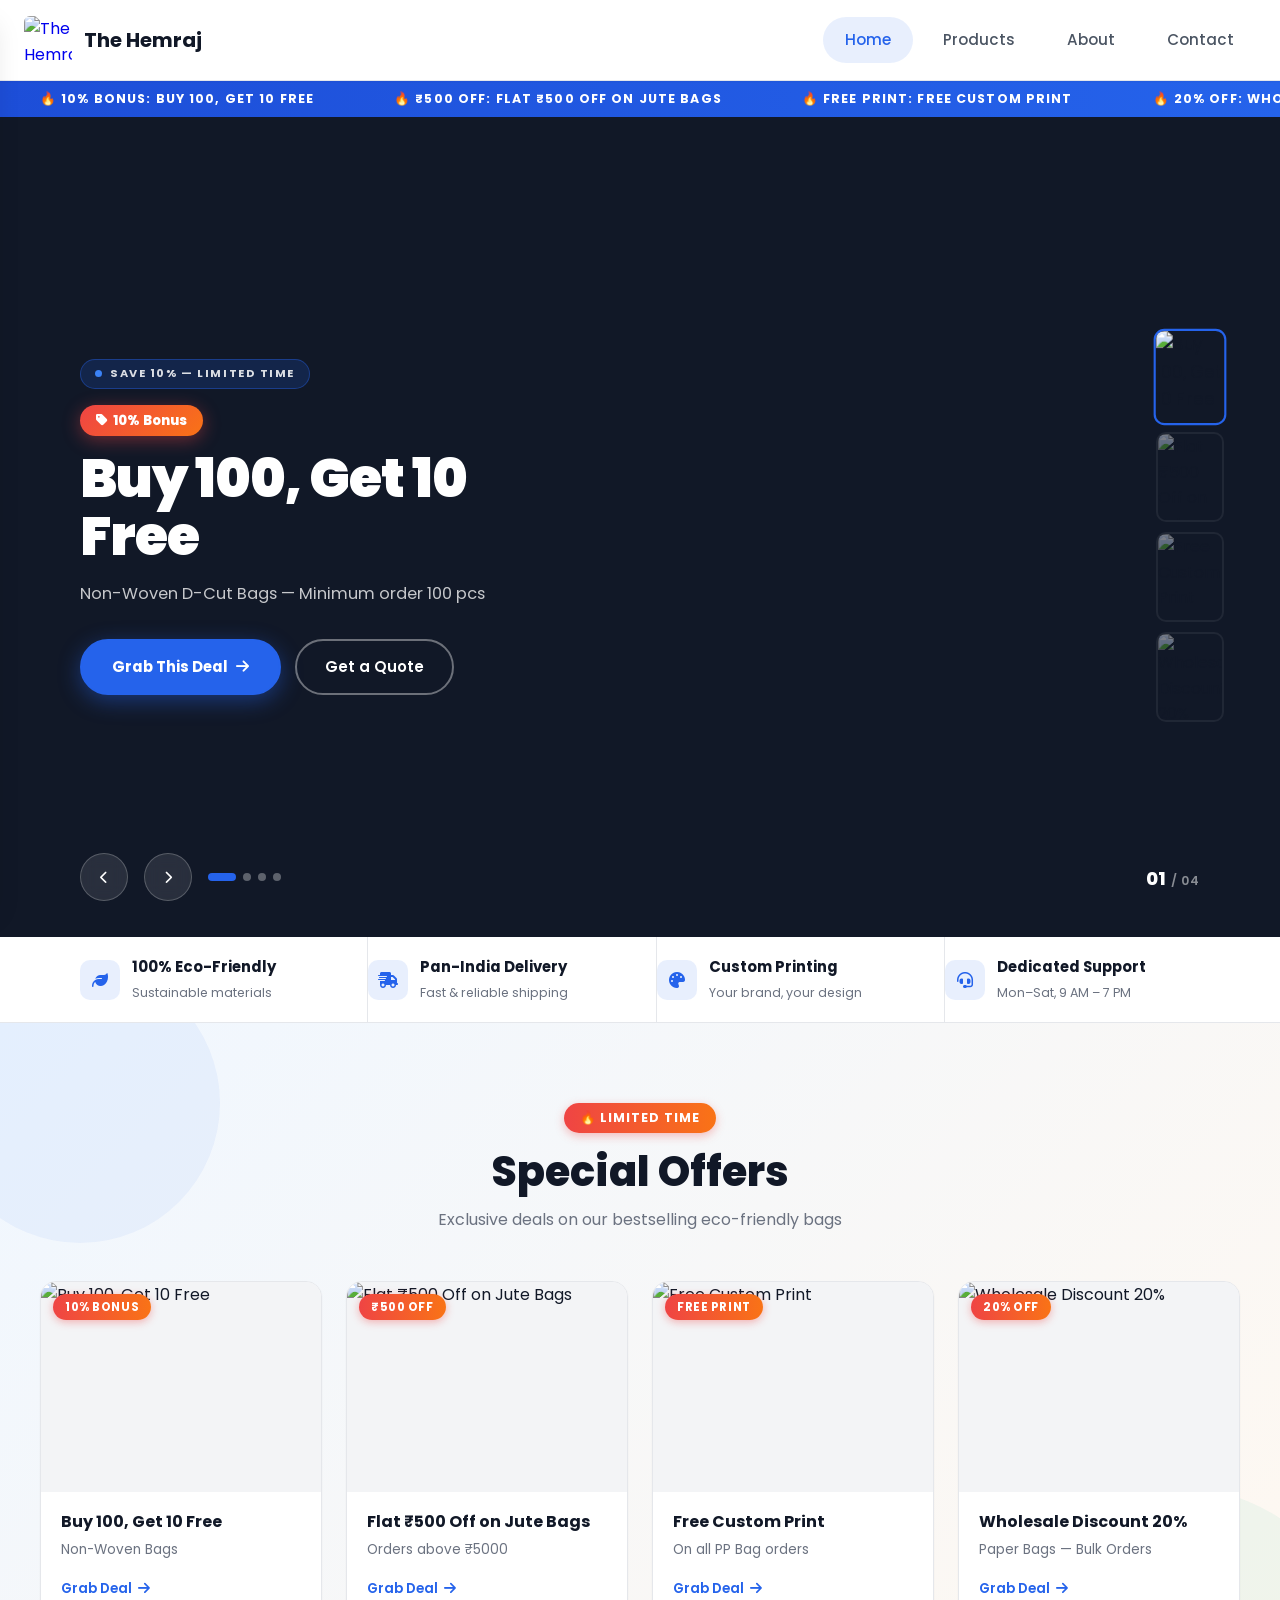
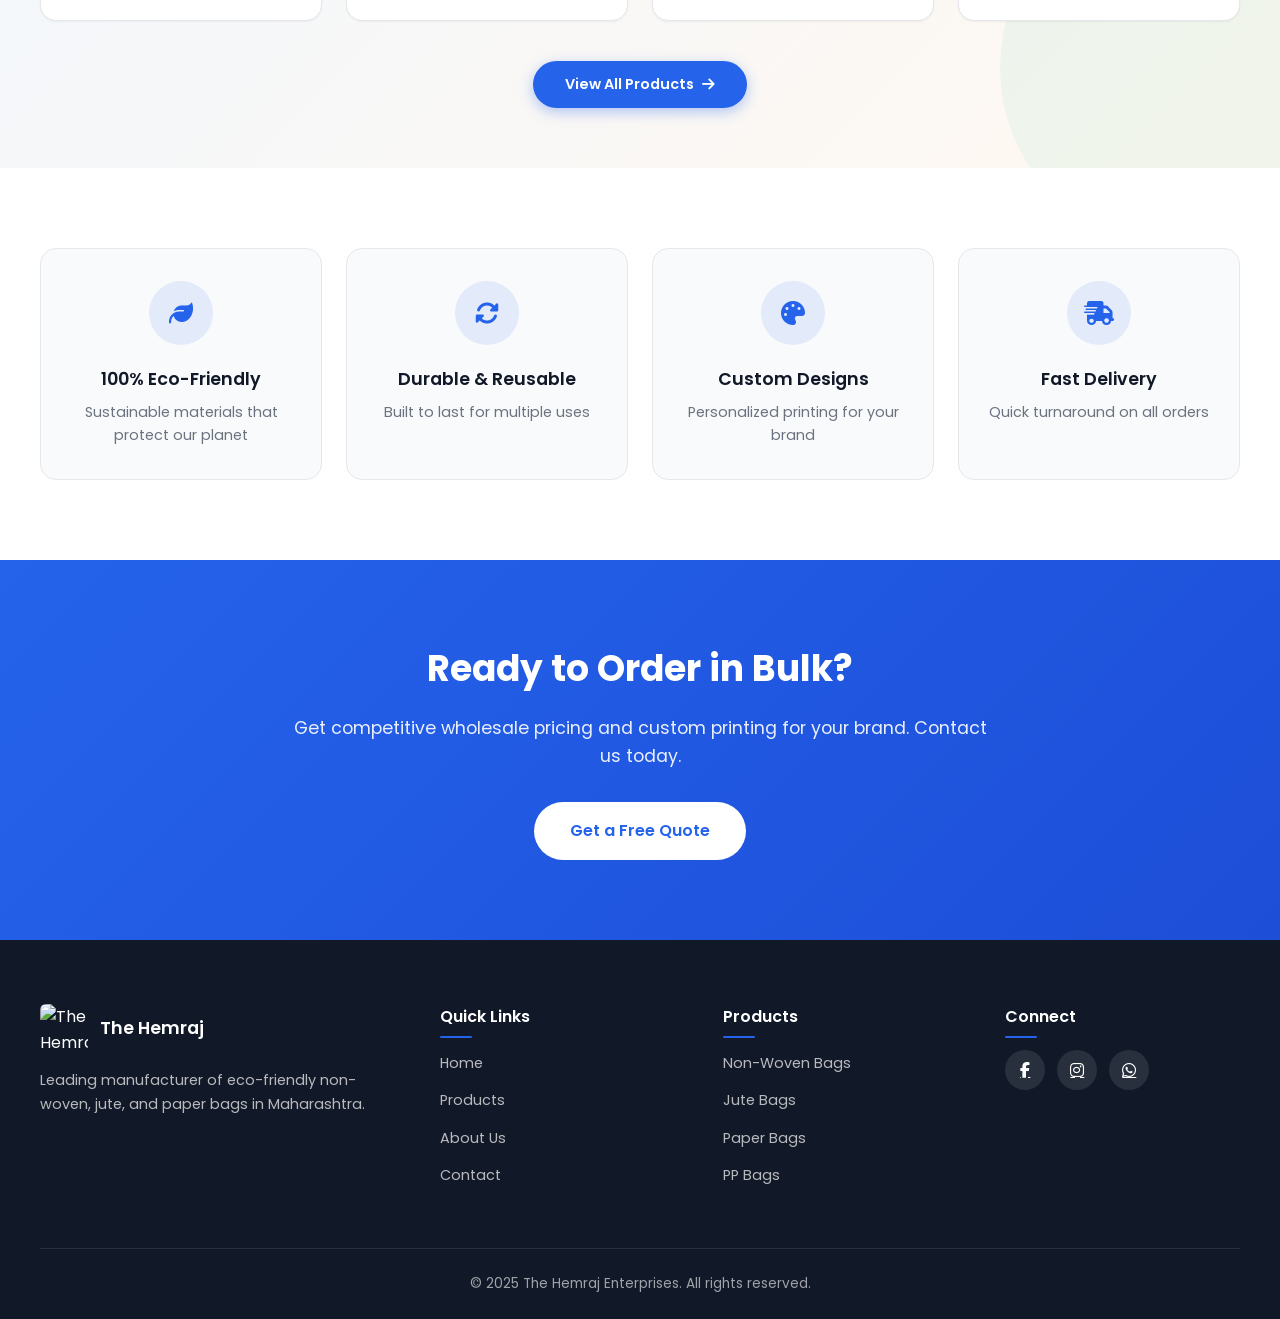
==== index.html @ ae877532 "Initial commit" ====
<!DOCTYPE html>
<html lang="en">
<head>
    <meta charset="UTF-8">
    <meta name="viewport" content="width=device-width, initial-scale=1.0">
    <title>Non Woven Bags Manufacturer Maharashtra | The Hemraj Enterprises</title>
    <meta name="description" content="The Hemraj is a leading non woven bags manufacturer offering wholesale and retail custom printed bags.">
    <link rel="stylesheet" href="style.css">
    <link rel="stylesheet" href="https://cdnjs.cloudflare.com/ajax/libs/font-awesome/6.5.1/css/all.min.css">
    <link rel="stylesheet" href="sale_hero.css">
</head>
<body>
    <header class="header">
        <div class="header-container">
            <a href="index.html" class="logo">
                <img src="https://customer-assets.emergentagent.com/job_bag-shop-redesign/artifacts/8osdwagg_hemraj.jpeg" alt="The Hemraj Enterprises" class="logo-img">
                <span class="logo-text">The Hemraj</span>
            </a>
            <nav class="nav-desktop">
                <a href="index.html" class="nav-link active">Home</a>
                <a href="products.html" class="nav-link">Products</a>
                <a href="about us.html" class="nav-link">About</a>
                <a href="contact.html" class="nav-link">Contact</a>
            </nav>
            <button class="menu-toggle" type="button" aria-label="Open menu" aria-controls="mobileDrawer" aria-expanded="false">
                <span class="menu-icon" aria-hidden="true"></span>
            </button>
        </div>
    </header>
    <div class="drawer-overlay" data-drawer-close></div>
    <aside class="mobile-drawer" id="mobileDrawer" aria-hidden="true">
        <div class="drawer-header">
            <span class="drawer-title">Menu</span>
            <button class="drawer-close" type="button" aria-label="Close menu" data-drawer-close><i class="fas fa-times"></i></button>
        </div>
        <nav class="drawer-nav">
            <a href="index.html" class="active" data-drawer-link>Home</a>
            <a href="products.html" data-drawer-link>Products</a>
            <a href="about us.html" data-drawer-link>About</a>
            <a href="contact.html" data-drawer-link>Contact</a>
        </nav>
    </aside>
    <div class="sale-ticker" aria-label="Current promotions"><div class="sale-ticker-track" id="saleTickerTrack"></div></div>
    <section class="sale-hero" aria-label="Featured sale offers">
        <div class="sale-progress" id="saleProgress"></div>
        <div class="sale-track" id="saleTrack"></div>
        <div class="sale-thumbs" id="saleThumbs"></div>
        <div class="sale-controls">
            <button class="sale-arrow" id="salePrev" aria-label="Previous offer"><i class="fas fa-chevron-left"></i></button>
            <button class="sale-arrow" id="saleNext" aria-label="Next offer"><i class="fas fa-chevron-right"></i></button>
            <div class="sale-dots" id="saleDots"></div>
        </div>
        <div class="sale-counter" id="saleCounter"></div>
    </section>
    <div class="sale-stats-strip">
        <div class="sale-stat"><div class="sale-stat-icon"><i class="fas fa-leaf"></i></div><div class="sale-stat-text"><strong>100% Eco-Friendly</strong><span>Sustainable materials</span></div></div>
        <div class="sale-stat"><div class="sale-stat-icon"><i class="fas fa-shipping-fast"></i></div><div class="sale-stat-text"><strong>Pan-India Delivery</strong><span>Fast &amp; reliable shipping</span></div></div>
        <div class="sale-stat"><div class="sale-stat-icon"><i class="fas fa-palette"></i></div><div class="sale-stat-text"><strong>Custom Printing</strong><span>Your brand, your design</span></div></div>
        <div class="sale-stat"><div class="sale-stat-icon"><i class="fas fa-headset"></i></div><div class="sale-stat-text"><strong>Dedicated Support</strong><span>Mon–Sat, 9 AM – 7 PM</span></div></div>
    </div>
    <section class="offers-section" id="offers">
        <div class="offers-header">
            <span class="offers-badge">🔥 Limited Time</span>
            <h2>Special Offers</h2>
            <p>Exclusive deals on our bestselling eco-friendly bags</p>
        </div>
        <div class="offers-loading" id="offersLoading"><div class="offers-spinner"></div><p>Loading offers...</p></div>
        <div class="offers-error" id="offersError" style="display:none;"><i class="fas fa-exclamation-circle"></i><p>Could not load offers.</p></div>
        <div class="offers-grid" id="offersGrid" style="display:none;"></div>
        <div class="offers-cta-row"><a href="products.html" class="offers-view-all">View All Products <i class="fas fa-arrow-right"></i></a></div>
    </section>
    <section class="features-section">
        <div class="features-container">
            <div class="feature-card"><div class="feature-icon"><i class="fas fa-leaf"></i></div><h3>100% Eco-Friendly</h3><p>Sustainable materials that protect our planet</p></div>
            <div class="feature-card"><div class="feature-icon"><i class="fas fa-sync-alt"></i></div><h3>Durable &amp; Reusable</h3><p>Built to last for multiple uses</p></div>
            <div class="feature-card"><div class="feature-icon"><i class="fas fa-palette"></i></div><h3>Custom Designs</h3><p>Personalized printing for your brand</p></div>
            <div class="feature-card"><div class="feature-icon"><i class="fas fa-shipping-fast"></i></div><h3>Fast Delivery</h3><p>Quick turnaround on all orders</p></div>
        </div>
    </section>
    <section class="cta-section">
        <div class="cta-content">
            <h2>Ready to Order in Bulk?</h2>
            <p>Get competitive wholesale pricing and custom printing for your brand. Contact us today.</p>
            <a href="contact.html" class="btn-cta">Get a Free Quote</a>
        </div>
    </section>
    <footer class="footer">
        <div class="footer-container">
            <div><div class="footer-brand"><img src="https://customer-assets.emergentagent.com/job_bag-shop-redesign/artifacts/8osdwagg_hemraj.jpeg" alt="The Hemraj" class="footer-logo"><h4>The Hemraj</h4></div><p class="footer-desc">Leading manufacturer of eco-friendly non-woven, jute, and paper bags in Maharashtra.</p></div>
            <div class="footer-col"><h4>Quick Links</h4><ul><li><a href="index.html">Home</a></li><li><a href="products.html">Products</a></li><li><a href="about us.html">About Us</a></li><li><a href="contact.html">Contact</a></li></ul></div>
            <div class="footer-col"><h4>Products</h4><ul><li><a href="products.html">Non-Woven Bags</a></li><li><a href="products.html">Jute Bags</a></li><li><a href="products.html">Paper Bags</a></li><li><a href="products.html">PP Bags</a></li></ul></div>
            <div class="footer-col"><h4>Connect</h4><div class="social-links"><a href="#" aria-label="Facebook"><i class="fab fa-facebook-f"></i></a><a href="#" aria-label="Instagram"><i class="fab fa-instagram"></i></a><a href="#" aria-label="WhatsApp"><i class="fab fa-whatsapp"></i></a></div></div>
        </div>
        <div class="footer-bottom"><p>&copy; 2025 The Hemraj Enterprises. All rights reserved.</p></div>
    </footer>
    <script src="sale_hero.js"></script>
    <script src="app.js"></script>
</body>
</html>
---- style.css ----
@import url('https://fonts.googleapis.com/css2?family=Poppins:wght@300;400;500;600;700;800;900&display=swap');

/* CSS Variables - Professional Color Palette */
:root {
    --primary: #2563EB;
    --primary-dark: #1D4ED8;
    --primary-light: #3B82F6;
    --accent: #10B981;
    --accent-dark: #059669;
    --background: #F9FAFB;
    --surface: #FFFFFF;
    --text-primary: #111827;
    --text-secondary: #4B5563;
    --text-muted: #6B7280;
    --border: #E5E7EB;
    --border-light: #F3F4F6;
    --shadow-sm: 0 1px 2px rgba(0, 0, 0, 0.05);
    --shadow: 0 4px 6px -1px rgba(0, 0, 0, 0.1), 0 2px 4px -1px rgba(0, 0, 0, 0.06);
    --shadow-md: 0 10px 15px -3px rgba(0, 0, 0, 0.1), 0 4px 6px -2px rgba(0, 0, 0, 0.05);
    --shadow-lg: 0 20px 25px -5px rgba(0, 0, 0, 0.1), 0 10px 10px -5px rgba(0, 0, 0, 0.04);
    --radius-sm: 6px;
    --radius: 10px;
    --radius-lg: 16px;
    --radius-full: 9999px;
    --transition: all 0.2s ease;
}

/* Reset */
*, *::before, *::after {
    margin: 0;
    padding: 0;
    box-sizing: border-box;
}

html {
    scroll-behavior: smooth;
}

body {
    font-family: 'Poppins', -apple-system, BlinkMacSystemFont, 'Segoe UI', Roboto, sans-serif;
    background: var(--background);
    color: var(--text-primary);
    line-height: 1.6;
    min-height: 100vh;
}

/* ========== HEADER ========== */
.header {
    position: sticky;
    top: 0;
    z-index: 1000;
    background: var(--surface);
    border-bottom: 1px solid var(--border);
    box-shadow: var(--shadow-sm);
}

.header-container {
    max-width: 1280px;
    margin: 0 auto;
    padding: 0 24px;
    height: 80px;
    display: flex;
    align-items: center;
    justify-content: space-between;
}

.logo {
    display: flex;
    align-items: center;
    gap: 12px;
    text-decoration: none;
}

.logo-img {
    width: 48px;
    height: 48px;
    object-fit: contain;
    border-radius: var(--radius-sm);
}

.logo-text {
    font-size: 1.25rem;
    font-weight: 700;
    color: var(--text-primary);
}

.nav-desktop {
    display: flex;
    align-items: center;
    gap: 8px;
}

.nav-link {
    padding: 11px 22px;
    font-size: 0.95rem;
    font-weight: 500;
    color: var(--text-secondary);
    text-decoration: none;
    border-radius: var(--radius-full);
    transition: var(--transition);
}

.nav-link:hover {
    color: var(--primary);
    background: var(--border-light);
}

.nav-link.active {
    color: var(--primary);
    background: rgba(37, 99, 235, 0.1);
}

/* Mobile Menu Toggle */
.menu-toggle {
    display: none;
    width: 44px;
    height: 44px;
    border: none;
    background: transparent;
    cursor: pointer;
    position: relative;
    border-radius: var(--radius);
}

.menu-toggle:hover {
    background: var(--border-light);
}

.menu-icon,
.menu-icon::before,
.menu-icon::after {
    content: "";
    display: block;
    width: 20px;
    height: 2px;
    background: var(--text-primary);
    border-radius: 2px;
    position: absolute;
    left: 50%;
    transform: translateX(-50%);
    transition: 0.25s ease;
}

.menu-icon {
    top: 50%;
    transform: translate(-50%, -50%);
}

.menu-icon::before {
    top: -6px;
}

.menu-icon::after {
    top: 6px;
}

/* Mobile Drawer */
.drawer-overlay {
    position: fixed;
    inset: 0;
    background: rgba(0, 0, 0, 0.5);
    opacity: 0;
    visibility: hidden;
    transition: opacity 0.3s ease, visibility 0.3s ease;
    z-index: 2000;
    cursor: pointer;
}

.mobile-drawer {
    position: fixed;
    top: 0;
    left: 0;
    height: 100vh;
    width: min(85vw, 320px);
    background: var(--surface);
    transform: translateX(-100%);
    transition: transform 0.3s ease;
    z-index: 2001;
    padding: 20px;
    box-shadow: var(--shadow-lg);
}

.drawer-header {
    display: flex;
    align-items: center;
    justify-content: space-between;
    margin-bottom: 24px;
    padding-bottom: 16px;
    border-bottom: 1px solid var(--border);
}

.drawer-title {
    font-size: 1.125rem;
    font-weight: 600;
    color: var(--text-primary);
}

.drawer-close {
    width: 40px;
    height: 40px;
    border-radius: var(--radius);
    border: 1px solid var(--border);
    background: transparent;
    color: var(--text-secondary);
    font-size: 18px;
    cursor: pointer;
    display: flex;
    align-items: center;
    justify-content: center;
    transition: var(--transition);
}

.drawer-close:hover {
    background: var(--border-light);
    color: var(--text-primary);
}

.drawer-nav {
    display: flex;
    flex-direction: column;
    gap: 8px;
}

.drawer-nav a {
    color: var(--text-secondary);
    text-decoration: none;
    padding: 14px 16px;
    border-radius: var(--radius);
    font-weight: 500;
    transition: var(--transition);
    border: 1px solid transparent;
}

.drawer-nav a:hover,
.drawer-nav a.active {
    background: rgba(37, 99, 235, 0.08);
    color: var(--primary);
    border-color: rgba(37, 99, 235, 0.2);
}

body.drawer-open {
    overflow: hidden;
}

body.drawer-open .drawer-overlay {
    opacity: 1;
    visibility: visible;
}

body.drawer-open .mobile-drawer {
    transform: translateX(0);
}

/* ========== CAROUSEL ========== */
.carousel {
    width: 100%;
    height: calc(100vh - 72px);
    min-height: 500px;
    max-height: 800px;
    overflow: hidden;
    position: relative;
    background: var(--text-primary);
}

.carousel .list .item {
    width: 160px;
    height: 220px;
    position: absolute;
    top: 75%;
    transform: translateY(-50%);
    left: 70%;
    border-radius: var(--radius-lg);
    box-shadow: var(--shadow-lg);
    background-position: center;
    background-size: cover;
    z-index: 100;
    transition: 0.8s cubic-bezier(0.4, 0, 0.2, 1);
    border: 3px solid rgba(255, 255, 255, 0.2);
}

.carousel .list .item:nth-child(1),
.carousel .list .item:nth-child(2) {
    top: 0;
    left: 0;
    transform: translate(0, 0);
    border-radius: 0;
    width: 100%;
    height: 100%;
    border: none;
}

.carousel .list .item:nth-child(2)::before {
    content: "";
    position: absolute;
    inset: 0;
    background: linear-gradient(to right, rgba(0,0,0,0.7) 0%, rgba(0,0,0,0.3) 50%, transparent 100%);
}

.carousel .list .item:nth-child(3) {
    left: 65%;
}

.carousel .list .item:nth-child(4) {
    left: calc(65% + 180px);
}

.carousel .list .item:nth-child(5) {
    left: calc(65% + 360px);
}

.carousel .list .item:nth-child(n+6) {
    left: calc(65% + 540px);
    opacity: 0;
}

/* Carousel Content */
.list .item .content {
    position: absolute;
    top: 50%;
    left: 80px;
    transform: translateY(-50%);
    width: 450px;
    text-align: left;
    color: #fff;
    display: none;
    z-index: 10;
}

.list .item:nth-child(2) .content {
    display: block;
}

.content .title {
    font-size: 1rem;
    text-transform: uppercase;
    color: var(--accent);
    font-weight: 600;
    letter-spacing: 0.15em;
    margin-bottom: 8px;
    opacity: 0;
    animation: slideUp 0.6s ease 0.2s forwards;
}

.content .name {
    font-size: 3.5rem;
    font-weight: 800;
    line-height: 1.1;
    margin-bottom: 16px;
    opacity: 0;
    animation: slideUp 0.6s ease 0.4s forwards;
}

.content .des {
    font-size: 1rem;
    line-height: 1.7;
    color: rgba(255, 255, 255, 0.85);
    margin-bottom: 28px;
    max-width: 400px;
    opacity: 0;
    animation: slideUp 0.6s ease 0.6s forwards;
}

.content .btn {
    display: flex;
    gap: 14px;
    opacity: 0;
    animation: slideUp 0.6s ease 0.8s forwards;
}

.btn-primary,
.btn-secondary {
    padding: 16px 34px;
    border-radius: var(--radius-full);
    font-size: 1rem;
    font-weight: 600;
    text-decoration: none;
    transition: var(--transition);
    cursor: pointer;
    border: 2px solid transparent;
}

.btn-primary {
    background: var(--primary);
    color: #fff;
    border-color: var(--primary);
}

.btn-primary:hover {
    background: var(--primary-dark);
    border-color: var(--primary-dark);
    transform: translateY(-2px);
}

.btn-secondary {
    background: transparent;
    color: #fff;
    border-color: rgba(255, 255, 255, 0.5);
}

.btn-secondary:hover {
    background: rgba(255, 255, 255, 0.15);
    border-color: #fff;
}

@keyframes slideUp {
    from {
        opacity: 0;
        transform: translateY(30px);
    }
    to {
        opacity: 1;
        transform: translateY(0);
    }
}

/* Carousel Arrows */
.arrows {
    position: absolute;
    bottom: 40px;
    left: 80px;
    z-index: 100;
    display: flex;
    gap: 12px;
}

.arrows button {
    width: 52px;
    height: 52px;
    border-radius: 50%;
    background: var(--surface);
    color: var(--text-primary);
    border: none;
    font-size: 16px;
    cursor: pointer;
    transition: var(--transition);
    display: flex;
    align-items: center;
    justify-content: center;
    box-shadow: var(--shadow);
}

.arrows button:hover {
    background: var(--primary);
    color: #fff;
    transform: scale(1.05);
}

/* Time Running */
.carousel .timeRunning {
    position: absolute;
    z-index: 1000;
    width: 0%;
    height: 4px;
    background: var(--primary);
    left: 0;
    top: 0;
    animation: runningTime 7s linear 1 forwards;
}

@keyframes runningTime {
    from { width: 0%; }
    to { width: 100%; }
}

/* ========== FEATURES SECTION ========== */
.features-section {
    padding: 80px 24px;
    background: var(--surface);
}

.features-container {
    max-width: 1200px;
    margin: 0 auto;
    display: grid;
    grid-template-columns: repeat(4, 1fr);
    gap: 24px;
}

.feature-card {
    text-align: center;
    padding: 32px 24px;
    border-radius: var(--radius-lg);
    background: var(--background);
    border: 1px solid var(--border);
    transition: var(--transition);
}

.feature-card:hover {
    transform: translateY(-4px);
    box-shadow: var(--shadow-md);
    border-color: var(--primary);
}

.feature-icon {
    width: 64px;
    height: 64px;
    margin: 0 auto 20px;
    border-radius: 50%;
    background: rgba(37, 99, 235, 0.1);
    display: flex;
    align-items: center;
    justify-content: center;
    font-size: 24px;
    color: var(--primary);
}

.feature-card h3 {
    font-size: 1.1rem;
    font-weight: 600;
    color: var(--text-primary);
    margin-bottom: 8px;
}

.feature-card p {
    font-size: 0.9rem;
    color: var(--text-muted);
}

/* ========== CATEGORIES SECTION ========== */
.categories-section {
    padding: 80px 24px;
    background: var(--background);
}

.section-header {
    text-align: center;
    max-width: 600px;
    margin: 0 auto 48px;
}

.section-header h2 {
    font-size: 2rem;
    font-weight: 700;
    color: var(--text-primary);
    margin-bottom: 12px;
}

.section-header p {
    font-size: 1.05rem;
    color: var(--text-secondary);
}

.categories-grid {
    max-width: 1200px;
    margin: 0 auto;
    display: grid;
    grid-template-columns: repeat(4, 1fr);
    gap: 24px;
}

.category-card {
    position: relative;
    border-radius: var(--radius-lg);
    overflow: hidden;
    background: var(--surface);
    box-shadow: var(--shadow);
    text-decoration: none;
    transition: var(--transition);
}

.category-card:hover {
    transform: translateY(-6px);
    box-shadow: var(--shadow-lg);
}

.category-image {
    height: 200px;
    overflow: hidden;
}

.category-image img {
    width: 100%;
    height: 100%;
    object-fit: cover;
    transition: transform 0.4s ease;
}

.category-card:hover .category-image img {
    transform: scale(1.08);
}

.category-info {
    padding: 20px;
}

.category-info h3 {
    font-size: 1.1rem;
    font-weight: 600;
    color: var(--text-primary);
    margin-bottom: 8px;
}

.category-link {
    font-size: 0.9rem;
    font-weight: 500;
    color: var(--primary);
    display: inline-flex;
    align-items: center;
    gap: 6px;
}

.category-link i {
    font-size: 0.75rem;
    transition: transform 0.2s ease;
}

.category-card:hover .category-link i {
    transform: translateX(4px);
}

/* ========== CTA SECTION ========== */
/* ========== CTA SECTION ========== */
.cta-section {
    padding: 80px 24px;
    background: linear-gradient(135deg, var(--primary) 0%, var(--primary-dark) 100%);
}

.cta-content {
    max-width: 700px;
    margin: 0 auto;
    text-align: center;
    color: #fff;
}

.cta-content h2 {
    font-size: 2.25rem;
    font-weight: 700;
    margin-bottom: 16px;
}

.cta-content p {
    font-size: 1.1rem;
    opacity: 0.9;
    margin-bottom: 32px;
}

.btn-cta {
    display: inline-block;
    padding: 16px 36px;
    background: var(--surface);
    color: var(--primary);
    font-size: 1rem;
    font-weight: 600;
    border-radius: var(--radius-full);
    text-decoration: none;
    transition: var(--transition);
}

.btn-cta:hover {
    transform: translateY(-2px);
    box-shadow: 0 10px 30px rgba(0, 0, 0, 0.2);
}


/* ========== FOOTER ========== */
.footer {
    background: var(--text-primary);
    color: #fff;
    padding: 64px 24px 24px;
}

.footer-container {
    max-width: 1200px;
    margin: 0 auto;
    display: grid;
    grid-template-columns: 1.5fr repeat(3, 1fr);
    gap: 48px;
}

.footer-brand {
    display: flex;
    align-items: center;
    gap: 12px;
    margin-bottom: 16px;
}

.footer-logo {
    width: 48px;
    height: 48px;
    object-fit: contain;
    border-radius: var(--radius-sm);
}

.footer-brand h4 {
    font-size: 1.1rem;
    font-weight: 600;
}

.footer-desc {
    font-size: 0.9rem;
    color: rgba(255, 255, 255, 0.7);
    line-height: 1.7;
}

.footer-col h4 {
    font-size: 1rem;
    font-weight: 600;
    margin-bottom: 20px;
    position: relative;
}

.footer-col h4::after {
    content: "";
    position: absolute;
    left: 0;
    bottom: -8px;
    width: 32px;
    height: 2px;
    background: var(--primary);
    border-radius: 2px;
}

.footer-col ul {
    list-style: none;
}

.footer-col ul li {
    margin-bottom: 12px;
}

.footer-col ul li a {
    color: rgba(255, 255, 255, 0.7);
    text-decoration: none;
    font-size: 0.9rem;
    transition: var(--transition);
}

.footer-col ul li a:hover {
    color: #fff;
    padding-left: 4px;
}

.social-links {
    display: flex;
    gap: 12px;
}

.social-links a {
    width: 40px;
    height: 40px;
    border-radius: 50%;
    background: rgba(255, 255, 255, 0.1);
    color: #fff;
    display: flex;
    align-items: center;
    justify-content: center;
    font-size: 16px;
    transition: var(--transition);
}

.social-links a:hover {
    background: var(--primary);
    transform: translateY(-2px);
}

.footer-bottom {
    max-width: 1200px;
    margin: 48px auto 0;
    padding-top: 24px;
    border-top: 1px solid rgba(255, 255, 255, 0.1);
    text-align: center;
}

.footer-bottom p {
    font-size: 0.85rem;
    color: rgba(255, 255, 255, 0.6);
}

/* ========== RESPONSIVE: TABLET ========== */
@media (max-width: 1024px) {
    .features-container {
        grid-template-columns: repeat(2, 1fr);
    }

    .categories-grid {
        grid-template-columns: repeat(2, 1fr);
    }

    .footer-container {
        grid-template-columns: repeat(2, 1fr);
    }

    .carousel .list .item {
        width: 140px;
        height: 190px;
    }

    .carousel .list .item:nth-child(3) {
        left: 60%;
    }

    .carousel .list .item:nth-child(4) {
        left: calc(60% + 160px);
    }

    .carousel .list .item:nth-child(5) {
        left: calc(60% + 320px);
    }

    .content .name {
        font-size: 2.75rem;
    }

    .list .item .content {
        width: 380px;
    }
}

/* ========== RESPONSIVE: MOBILE (900px) ========== */
@media (max-width: 900px) {
    .header-container {
        height: 64px;
        padding: 0 16px;
    }

    .nav-desktop {
        display: none;
    }

    .menu-toggle {
        display: flex;
        align-items: center;
        justify-content: center;
    }

    .carousel {
        height: 85vh;
        min-height: 480px;
    }

    .carousel .list .item {
        width: 100px;
        height: 140px;
        top: 72%;
    }

    .carousel .list .item:nth-child(3) {
        left: 55%;
    }

    .carousel .list .item:nth-child(4) {
        left: calc(55% + 115px);
    }

    .carousel .list .item:nth-child(5) {
        left: calc(55% + 230px);
    }

    .carousel .list .item:nth-child(n+5) {
        opacity: 0;
    }

    .list .item .content {
        left: 24px;
        width: calc(100% - 48px);
        top: 40%;
    }

    .content .name {
        font-size: 2.25rem;
    }

    .content .title {
        font-size: 0.875rem;
    }

    .content .des {
        font-size: 0.9rem;
        margin-bottom: 20px;
    }

    .content .btn {
        flex-direction: column;
        gap: 10px;
    }

    .btn-primary,
    .btn-secondary {
        padding: 12px 24px;
        text-align: center;
        font-size: 0.9rem;
    }

    .arrows {
        left: 24px;
        bottom: 24px;
    }

    .arrows button {
        width: 44px;
        height: 44px;
    }

    .features-section,
    .categories-section,
    .cta-section {
        padding: 60px 16px;
    }

    .feature-card {
        padding: 24px 16px;
    }

    .section-header h2 {
        font-size: 1.75rem;
    }

    .cta-content h2 {
        font-size: 1.75rem;
    }

    .footer {
        padding: 48px 16px 20px;
    }

    .footer-container {
        gap: 32px;
    }
}

/* ========== RESPONSIVE: MOBILE (540px and below) ========== */
@media (max-width: 540px) {
    .header-container {
        height: 60px;
    }

    .logo-img {
        width: 40px;
        height: 40px;
    }

    .logo-text {
        font-size: 1.1rem;
    }

    .carousel {
        height: 80vh;
        min-height: 420px;
    }

    .carousel .list .item {
        width: 80px;
        height: 110px;
        top: 70%;
        border-width: 2px;
    }

    .carousel .list .item:nth-child(3) {
        left: 50%;
    }

    .carousel .list .item:nth-child(4) {
        left: calc(50% + 95px);
    }

    .carousel .list .item:nth-child(n+4) {
        opacity: 0;
    }

    .list .item .content {
        left: 16px;
        width: calc(100% - 32px);
        top: 35%;
    }

    .content .name {
        font-size: 1.75rem;
    }

    .content .title {
        font-size: 0.75rem;
        letter-spacing: 0.1em;
    }

    .content .des {
        font-size: 0.85rem;
        line-height: 1.6;
        margin-bottom: 16px;
    }

    .btn-primary,
    .btn-secondary {
        padding: 10px 20px;
        font-size: 0.85rem;
    }

    .arrows {
        left: 16px;
        bottom: 16px;
        gap: 8px;
    }

    .arrows button {
        width: 40px;
        height: 40px;
        font-size: 14px;
    }

    .features-section,
    .categories-section,
    .cta-section {
        padding: 48px 12px;
    }

    .features-container {
        grid-template-columns: 1fr;
        gap: 12px;
    }

    .feature-card {
        padding: 20px 16px;
        display: flex;
        align-items: center;
        gap: 16px;
        text-align: left;
    }

    .feature-icon {
        width: 48px;
        height: 48px;
        min-width: 48px;
        margin: 0;
        font-size: 20px;
    }

    .feature-card h3 {
        font-size: 1rem;
        margin-bottom: 4px;
    }

    .feature-card p {
        font-size: 0.85rem;
    }

    .section-header {
        margin-bottom: 32px;
    }

    .section-header h2 {
        font-size: 1.5rem;
    }

    .section-header p {
        font-size: 0.95rem;
    }

    .categories-grid {
        grid-template-columns: 1fr;
        gap: 16px;
    }

    .category-card {
        display: flex;
        align-items: center;
    }

    .category-image {
        width: 100px;
        min-width: 100px;
        height: 100px;
    }

    .category-info {
        padding: 16px;
    }

    .category-info h3 {
        font-size: 1rem;
    }

    .cta-content h2 {
        font-size: 1.5rem;
    }

    .cta-content p {
        font-size: 0.95rem;
    }

    .btn-cta {
        padding: 14px 28px;
        font-size: 0.9rem;
    }

    .footer-container {
        grid-template-columns: 1fr;
        gap: 24px;
    }

    .footer-col:first-child {
        margin-bottom: 16px;
    }

    .footer-col h4 {
        margin-bottom: 16px;
    }

    .footer-col ul li {
        margin-bottom: 10px;
    }

    .footer-bottom {
        margin-top: 32px;
        padding-top: 20px;
    }
}

/* ========== UTILITY CLASSES ========== */
.visually-hidden {
    position: absolute;
    width: 1px;
    height: 1px;
    padding: 0;
    margin: -1px;
    overflow: hidden;
    clip: rect(0, 0, 0, 0);
    white-space: nowrap;
    border: 0;
}

/* ========== OFFERS SECTION ========== */
.offers-section {
    padding: 80px 24px 60px;
    background: linear-gradient(135deg, #f0f7ff 0%, #fff8f0 100%);
    position: relative;
    overflow: hidden;
}

.offers-section::before {
    content: '';
    position: absolute;
    top: -60px;
    left: -60px;
    width: 280px;
    height: 280px;
    background: rgba(37, 99, 235, 0.06);
    border-radius: 50%;
    pointer-events: none;
}

.offers-section::after {
    content: '';
    position: absolute;
    bottom: -80px;
    right: -80px;
    width: 360px;
    height: 360px;
    background: rgba(16, 185, 129, 0.06);
    border-radius: 50%;
    pointer-events: none;
}

/* Header */
.offers-header {
    text-align: center;
    margin-bottom: 48px;
}

.offers-badge {
    display: inline-block;
    background: linear-gradient(90deg, #ef4444, #f97316);
    color: #fff;
    font-size: 0.78rem;
    font-weight: 700;
    letter-spacing: 0.08em;
    text-transform: uppercase;
    padding: 5px 16px;
    border-radius: var(--radius-full);
    margin-bottom: 14px;
    box-shadow: 0 3px 10px rgba(239, 68, 68, 0.35);
}

.offers-header h2 {
    font-size: clamp(1.8rem, 4vw, 2.6rem);
    font-weight: 800;
    color: var(--text-primary);
    line-height: 1.2;
    margin-bottom: 10px;
}

.offers-header p {
    font-size: 1rem;
    color: var(--text-muted);
}

/* Loading */
.offers-loading {
    display: flex;
    flex-direction: column;
    align-items: center;
    gap: 16px;
    padding: 48px 0;
    color: var(--text-muted);
    font-size: 0.95rem;
}

.offers-spinner {
    width: 44px;
    height: 44px;
    border: 4px solid var(--border);
    border-top-color: var(--primary);
    border-radius: 50%;
    animation: spin 0.8s linear infinite;
}

@keyframes spin { to { transform: rotate(360deg); } }

/* Error */
.offers-error {
    display: flex;
    flex-direction: column;
    align-items: center;
    gap: 12px;
    padding: 48px 0;
    color: var(--text-muted);
    font-size: 0.95rem;
}

.offers-error i {
    font-size: 2rem;
    color: #ef4444;
}

/* Grid */
.offers-grid {
    max-width: 1200px;
    margin: 0 auto;
    display: grid;
    grid-template-columns: repeat(4, 1fr);
    gap: 24px;
    position: relative;
    z-index: 1;
}

/* Card */
.offer-card {
    background: var(--surface);
    border-radius: var(--radius-lg);
    overflow: hidden;
    text-decoration: none;
    color: inherit;
    border: 1px solid var(--border);
    box-shadow: var(--shadow-sm);
    transition: transform 0.25s ease, box-shadow 0.25s ease;
    display: flex;
    flex-direction: column;
}

.offer-card:hover {
    transform: translateY(-6px);
    box-shadow: var(--shadow-md);
}

/* Image */
.offer-img-wrap {
    position: relative;
    width: 100%;
    aspect-ratio: 4 / 3;
    overflow: hidden;
    background: var(--border-light);
}

.offer-img-wrap img {
    width: 100%;
    height: 100%;
    object-fit: cover;
    transition: transform 0.4s ease;
}

.offer-card:hover .offer-img-wrap img {
    transform: scale(1.06);
}

/* Badge */
.offer-badge {
    position: absolute;
    top: 12px;
    left: 12px;
    background: linear-gradient(90deg, #ef4444, #f97316);
    color: #fff;
    font-size: 0.72rem;
    font-weight: 700;
    letter-spacing: 0.05em;
    text-transform: uppercase;
    padding: 4px 12px;
    border-radius: var(--radius-full);
    box-shadow: 0 2px 8px rgba(239, 68, 68, 0.4);
}

/* Body */
.offer-body {
    padding: 20px;
    flex: 1;
    display: flex;
    flex-direction: column;
    gap: 6px;
}

.offer-title {
    font-size: 1rem;
    font-weight: 700;
    color: var(--text-primary);
    line-height: 1.3;
}

.offer-sub {
    font-size: 0.85rem;
    color: var(--text-muted);
    flex: 1;
}

.offer-cta {
    display: inline-flex;
    align-items: center;
    gap: 6px;
    margin-top: 12px;
    font-size: 0.85rem;
    font-weight: 600;
    color: var(--primary);
    transition: gap 0.2s ease;
}

.offer-card:hover .offer-cta {
    gap: 10px;
}

/* CTA row */
.offers-cta-row {
    text-align: center;
    margin-top: 40px;
    position: relative;
    z-index: 1;
}

.offers-view-all {
    display: inline-flex;
    align-items: center;
    gap: 8px;
    background: var(--primary);
    color: #fff;
    text-decoration: none;
    font-size: 0.9rem;
    font-weight: 600;
    padding: 12px 32px;
    border-radius: var(--radius-full);
    transition: background 0.2s ease, gap 0.2s ease;
    box-shadow: 0 4px 14px rgba(37, 99, 235, 0.35);
}

.offers-view-all:hover {
    background: var(--primary-dark);
    gap: 12px;
}

/* ---- RESPONSIVE: tablet (≤900px) ---- */
@media (max-width: 900px) {
    .offers-grid {
        grid-template-columns: repeat(2, 1fr);
        gap: 18px;
    }
}

/* ---- RESPONSIVE: mobile (≤540px) ---- */
@media (max-width: 540px) {
    .offers-section {
        padding: 52px 16px 44px;
    }

    .offers-header h2 {
        font-size: 1.6rem;
    }

    .offers-grid {
        grid-template-columns: 1fr 1fr;
        gap: 14px;
    }

    .offer-body {
        padding: 14px;
    }

    .offer-title {
        font-size: 0.9rem;
    }
}

/* ---- RESPONSIVE: very small (≤360px) ---- */
@media (max-width: 360px) {
    .offers-grid {
        grid-template-columns: 1fr;
    }
}
---- sale_hero.css ----
/* ============================================================
   sale_hero.css — Sale Offers Hero Carousel
   Drop this file alongside style.css.
   Uses ONLY CSS variables defined in style.css — no new colours.
   ============================================================ */

/* ---- Ticker Bar ---- */
.sale-ticker {
    background: linear-gradient(90deg, var(--primary-dark), var(--primary), var(--primary-dark));
    background-size: 200% 100%;
    animation: saleTickerShift 8s linear infinite;
    color: #fff;
    font-size: 0.78rem;
    font-weight: 700;
    letter-spacing: 0.09em;
    text-transform: uppercase;
    overflow: hidden;
    height: 36px;
    display: flex;
    align-items: center;
}
@keyframes saleTickerShift { 0%{background-position:0%} 100%{background-position:200%} }

.sale-ticker-track {
    display: flex;
    white-space: nowrap;
    animation: saleTickerScroll 28s linear infinite;
}
.sale-ticker-track span {
    padding: 0 40px;
    flex-shrink: 0;
}
.sale-ticker-track span::before { content: "🔥 "; }
@keyframes saleTickerScroll {
    from { transform: translateX(0); }
    to   { transform: translateX(-50%); }
}

/* ---- Hero Wrapper ---- */
.sale-hero {
    position: relative;
    width: 100%;
    height: calc(100vh - 80px);
    min-height: 520px;
    max-height: 820px;
    overflow: hidden;
    background: var(--text-primary);
}

/* ---- Slides ---- */
.sale-track {
    position: relative;
    width: 100%;
    height: 100%;
}
.sale-slide {
    position: absolute;
    inset: 0;
    display: flex;
    align-items: center;
    opacity: 0;
    pointer-events: none;
    transition: opacity 0.7s ease;
    overflow: hidden;
}
.sale-slide.is-active {
    opacity: 1;
    pointer-events: auto;
}

/* Background image with Ken Burns */
.sale-slide-bg {
    position: absolute;
    inset: 0;
    background-size: cover;
    background-position: center;
    transform: scale(1.06);
    transition: transform 7.5s ease;
}
.sale-slide.is-active .sale-slide-bg {
    transform: scale(1);
}

/* Overlay gradient */
.sale-slide-overlay {
    position: absolute;
    inset: 0;
    background: linear-gradient(
        108deg,
        rgba(17,24,39,0.88) 0%,
        rgba(17,24,39,0.56) 48%,
        rgba(17,24,39,0.08) 100%
    );
}

/* ---- Content Panel ---- */
.sale-content {
    position: relative;
    z-index: 10;
    padding: 0 80px;
    max-width: 620px;
    display: flex;
    flex-direction: column;
}

/* Eyebrow */
.sale-eyebrow {
    display: inline-flex;
    align-items: center;
    gap: 8px;
    background: rgba(37,99,235,0.18);
    border: 1px solid rgba(37,99,235,0.4);
    color: rgba(255,255,255,0.85);
    font-size: 0.7rem;
    font-weight: 700;
    letter-spacing: 0.14em;
    text-transform: uppercase;
    padding: 5px 14px;
    border-radius: var(--radius-full);
    margin-bottom: 16px;
    width: fit-content;
    opacity: 0;
    transform: translateY(14px);
    transition: opacity 0.5s ease 0.05s, transform 0.5s ease 0.05s;
}
.sale-eyebrow .dot {
    width: 7px;
    height: 7px;
    border-radius: 50%;
    background: var(--primary-light);
    animation: salePulse 1.6s ease infinite;
    flex-shrink: 0;
}
@keyframes salePulse {
    0%,100%{ opacity:1; transform:scale(1); }
    50%{ opacity:0.4; transform:scale(0.65); }
}
.sale-slide.is-active .sale-eyebrow {
    opacity: 1;
    transform: translateY(0);
}

/* Discount badge */
.sale-badge-pill {
    display: inline-flex;
    align-items: center;
    gap: 6px;
    background: linear-gradient(135deg, #ef4444, #f97316);
    color: #fff;
    font-size: 0.82rem;
    font-weight: 800;
    padding: 5px 16px;
    border-radius: var(--radius-full);
    margin-bottom: 14px;
    width: fit-content;
    box-shadow: 0 4px 18px rgba(239,68,68,0.42);
    opacity: 0;
    transform: translateX(-16px);
    transition: opacity 0.5s ease 0.18s, transform 0.5s ease 0.18s;
}
.sale-badge-pill.hidden { display: none; }
.sale-slide.is-active .sale-badge-pill {
    opacity: 1;
    transform: translateX(0);
}

/* Headline */
.sale-headline {
    font-size: clamp(1.9rem, 4.2vw, 3.5rem);
    font-weight: 900;
    line-height: 1.08;
    color: #fff;
    margin-bottom: 14px;
    letter-spacing: -0.02em;
    opacity: 0;
    transform: translateY(20px);
    transition: opacity 0.55s ease 0.28s, transform 0.55s ease 0.28s;
}
.sale-slide.is-active .sale-headline {
    opacity: 1;
    transform: translateY(0);
}

/* Subtitle */
.sale-subtitle {
    font-size: clamp(0.88rem, 1.5vw, 1.02rem);
    color: rgba(255,255,255,0.76);
    line-height: 1.68;
    margin-bottom: 32px;
    max-width: 460px;
    opacity: 0;
    transform: translateY(16px);
    transition: opacity 0.5s ease 0.38s, transform 0.5s ease 0.38s;
}
.sale-slide.is-active .sale-subtitle {
    opacity: 1;
    transform: translateY(0);
}

/* CTA buttons */
.sale-actions {
    display: flex;
    gap: 14px;
    flex-wrap: wrap;
    opacity: 0;
    transform: translateY(14px);
    transition: opacity 0.5s ease 0.48s, transform 0.5s ease 0.48s;
}
.sale-slide.is-active .sale-actions {
    opacity: 1;
    transform: translateY(0);
}
.sale-btn-primary {
    display: inline-flex;
    align-items: center;
    gap: 8px;
    background: var(--primary);
    color: #fff;
    font-size: 0.93rem;
    font-weight: 700;
    padding: 14px 30px;
    border-radius: var(--radius-full);
    text-decoration: none;
    border: 2px solid var(--primary);
    box-shadow: 0 6px 22px rgba(37,99,235,0.42);
    transition: background 0.2s, border-color 0.2s, transform 0.18s, box-shadow 0.18s;
}
.sale-btn-primary:hover {
    background: var(--primary-dark);
    border-color: var(--primary-dark);
    transform: translateY(-2px);
    box-shadow: 0 10px 30px rgba(37,99,235,0.52);
}
.sale-btn-secondary {
    display: inline-flex;
    align-items: center;
    gap: 8px;
    background: transparent;
    color: #fff;
    font-size: 0.93rem;
    font-weight: 600;
    padding: 14px 28px;
    border-radius: var(--radius-full);
    text-decoration: none;
    border: 2px solid rgba(255,255,255,0.38);
    transition: background 0.2s, border-color 0.2s, transform 0.18s;
}
.sale-btn-secondary:hover {
    background: rgba(255,255,255,0.12);
    border-color: rgba(255,255,255,0.75);
    transform: translateY(-2px);
}

/* ---- Thumbnail strip ---- */
.sale-thumbs {
    position: absolute;
    right: 56px;
    top: 50%;
    transform: translateY(-50%);
    display: flex;
    flex-direction: column;
    gap: 10px;
    z-index: 20;
}
.sale-thumb {
    width: 68px;
    height: 90px;
    border-radius: var(--radius);
    overflow: hidden;
    cursor: pointer;
    border: 2px solid rgba(255,255,255,0.15);
    opacity: 0.44;
    transition: opacity 0.25s, border-color 0.25s, transform 0.25s;
    flex-shrink: 0;
}
.sale-thumb img {
    width: 100%;
    height: 100%;
    object-fit: cover;
    display: block;
}
.sale-thumb.is-active,
.sale-thumb:hover {
    opacity: 1;
    border-color: var(--primary);
    transform: scale(1.07);
}

/* ---- Navigation Controls ---- */
.sale-controls {
    position: absolute;
    bottom: 36px;
    left: 80px;
    display: flex;
    align-items: center;
    gap: 16px;
    z-index: 30;
}
.sale-arrow {
    width: 48px;
    height: 48px;
    border-radius: 50%;
    background: rgba(255,255,255,0.1);
    backdrop-filter: blur(8px);
    -webkit-backdrop-filter: blur(8px);
    border: 1px solid rgba(255,255,255,0.22);
    color: #fff;
    font-size: 13px;
    cursor: pointer;
    display: flex;
    align-items: center;
    justify-content: center;
    transition: background 0.2s, border-color 0.2s, transform 0.15s;
}
.sale-arrow:hover {
    background: var(--primary);
    border-color: var(--primary);
    transform: scale(1.08);
}

/* Dot indicators */
.sale-dots { display: flex; gap: 7px; align-items: center; }
.sale-dot {
    width: 8px;
    height: 8px;
    border-radius: 50%;
    background: rgba(255,255,255,0.32);
    border: none;
    cursor: pointer;
    padding: 0;
    transition: background 0.25s, width 0.3s, border-radius 0.3s;
    flex-shrink: 0;
}
.sale-dot.is-active {
    background: var(--primary);
    width: 28px;
    border-radius: 4px;
}

/* Progress bar */
.sale-progress {
    position: absolute;
    top: 0; left: 0;
    height: 3px;
    background: var(--primary);
    z-index: 100;
    width: 0%;
    transition: none;
}
.sale-progress.running {
    width: 100%;
    transition: width 7s linear;
}

/* Slide counter */
.sale-counter {
    position: absolute;
    bottom: 44px;
    right: 80px;
    color: rgba(255,255,255,0.5);
    font-size: 0.78rem;
    font-weight: 600;
    letter-spacing: 0.06em;
    z-index: 30;
    font-variant-numeric: tabular-nums;
    user-select: none;
}
.sale-counter .cur {
    color: #fff;
    font-size: 1.1rem;
    font-weight: 800;
}

/* ---- Stats strip ---- */
.sale-stats-strip {
    background: var(--surface);
    border-bottom: 1px solid var(--border);
    padding: 0 80px;
    display: flex;
    align-items: stretch;
}
.sale-stat {
    display: flex;
    align-items: center;
    gap: 12px;
    padding: 18px 32px 18px 0;
    flex: 1;
    border-right: 1px solid var(--border);
}
.sale-stat:last-child { border-right: none; padding-right: 0; }
.sale-stat:first-child { padding-left: 0; }
.sale-stat-icon {
    width: 40px;
    height: 40px;
    min-width: 40px;
    border-radius: var(--radius);
    background: rgba(37,99,235,0.1);
    display: flex;
    align-items: center;
    justify-content: center;
    color: var(--primary);
    font-size: 16px;
}
.sale-stat-text strong {
    display: block;
    font-size: 0.93rem;
    font-weight: 700;
    color: var(--text-primary);
}
.sale-stat-text span {
    font-size: 0.78rem;
    color: var(--text-muted);
}

/* ============================================================
   RESPONSIVE
   ============================================================ */
@media (max-width: 1100px) {
    .sale-content { padding: 0 56px; }
    .sale-controls { left: 56px; }
    .sale-counter  { right: 56px; }
    .sale-stats-strip { padding: 0 56px; }
}
@media (max-width: 900px) {
    .sale-hero { height: 86vh; min-height: 480px; max-height: 680px; }
    .sale-thumbs { display: none; }
    .sale-content { padding: 0 28px; max-width: 100%; }
    .sale-controls { left: 28px; bottom: 24px; }
    .sale-counter  { right: 28px; bottom: 30px; }
    .sale-stats-strip { padding: 0 20px; flex-wrap: wrap; }
    .sale-stat {
        flex: 1 0 45%;
        border-right: none;
        border-bottom: 1px solid var(--border);
        padding: 14px 10px;
    }
    .sale-stat:nth-child(3),
    .sale-stat:nth-child(4) { border-bottom: none; }
}
@media (max-width: 600px) {
    .sale-hero { height: 82vh; min-height: 420px; }
    .sale-headline { font-size: 1.75rem; }
    .sale-subtitle { font-size: 0.86rem; margin-bottom: 22px; }
    .sale-actions { gap: 10px; }
    .sale-btn-primary,
    .sale-btn-secondary { padding: 11px 20px; font-size: 0.87rem; }
    .sale-stats-strip { display: none; }
    .sale-controls { left: 16px; }
    .sale-counter  { right: 16px; }
    .sale-content  { padding: 0 16px; }
}
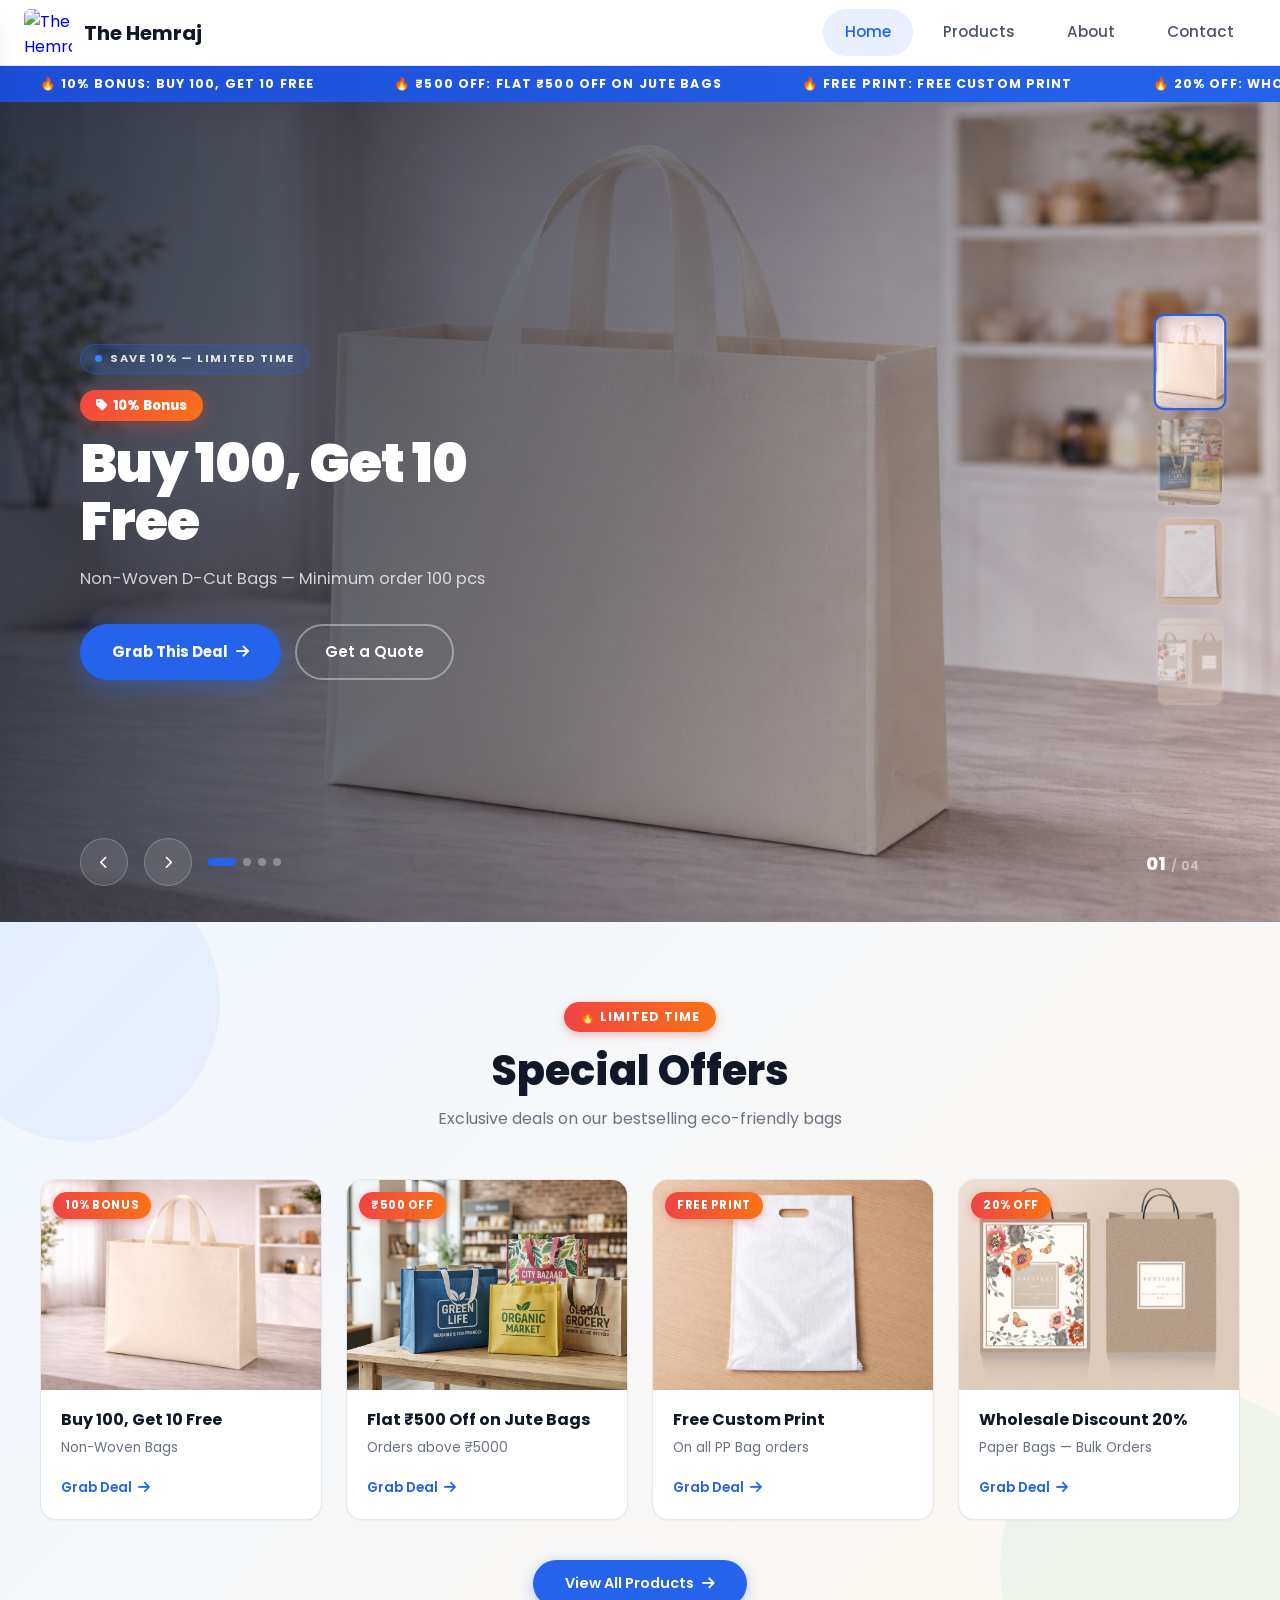
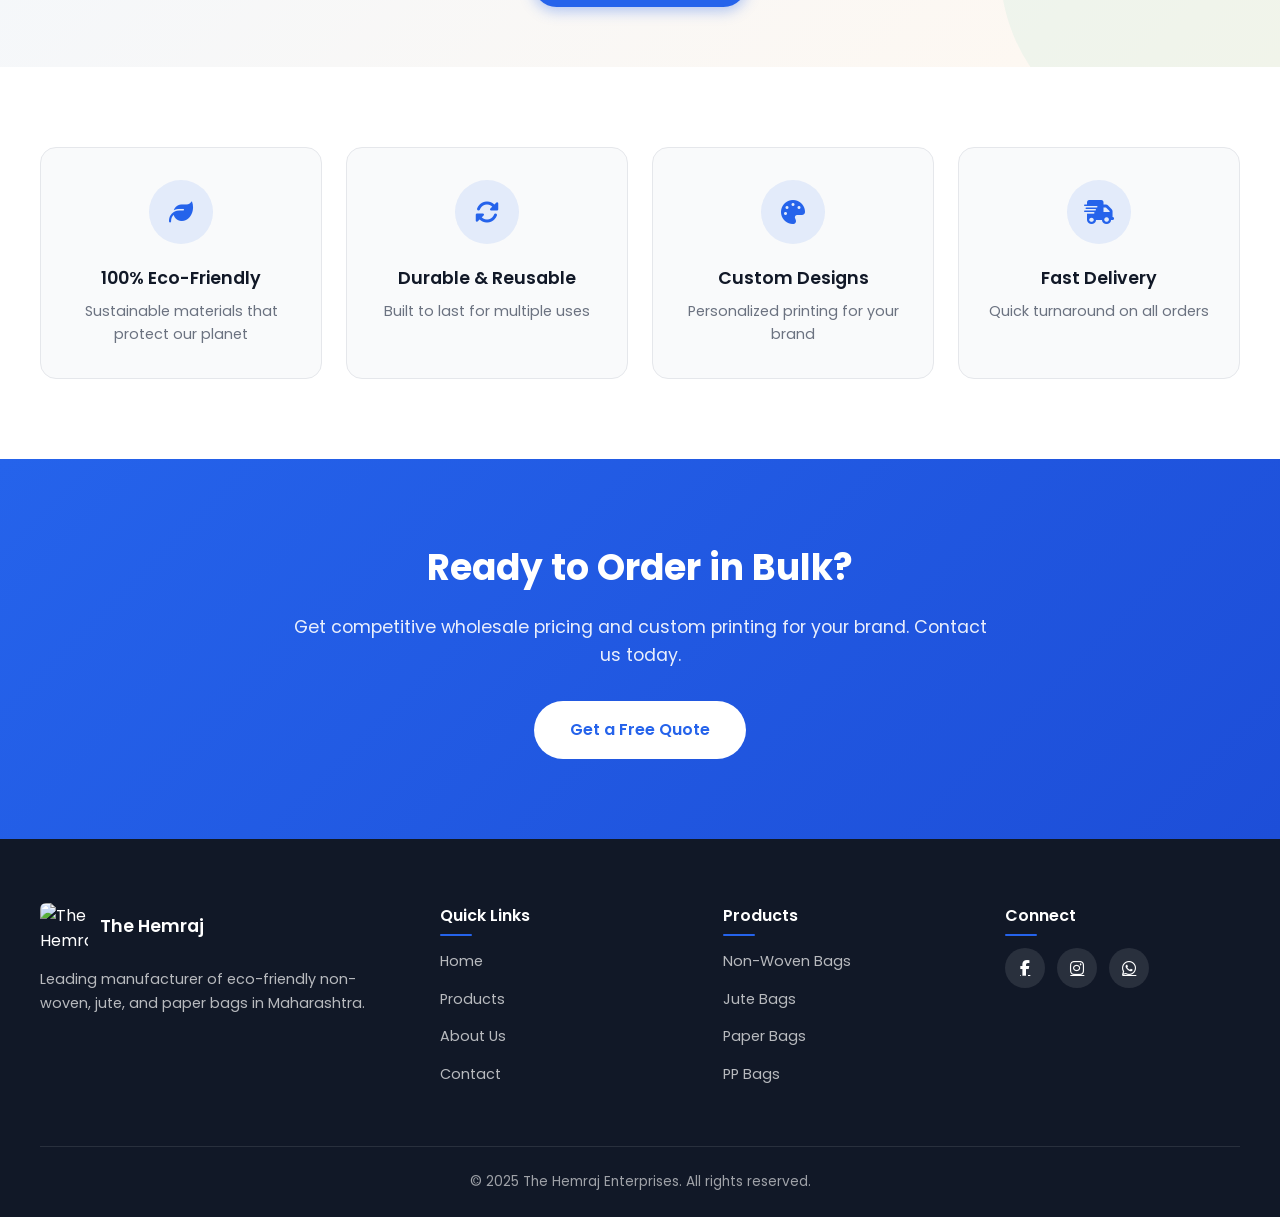
==== commit 9e672152: "Update index.html" ====
--- a/index.html
+++ b/index.html
@@ -52,12 +52,7 @@
         </div>
         <div class="sale-counter" id="saleCounter"></div>
     </section>
-    <div class="sale-stats-strip">
-        <div class="sale-stat"><div class="sale-stat-icon"><i class="fas fa-leaf"></i></div><div class="sale-stat-text"><strong>100% Eco-Friendly</strong><span>Sustainable materials</span></div></div>
-        <div class="sale-stat"><div class="sale-stat-icon"><i class="fas fa-shipping-fast"></i></div><div class="sale-stat-text"><strong>Pan-India Delivery</strong><span>Fast &amp; reliable shipping</span></div></div>
-        <div class="sale-stat"><div class="sale-stat-icon"><i class="fas fa-palette"></i></div><div class="sale-stat-text"><strong>Custom Printing</strong><span>Your brand, your design</span></div></div>
-        <div class="sale-stat"><div class="sale-stat-icon"><i class="fas fa-headset"></i></div><div class="sale-stat-text"><strong>Dedicated Support</strong><span>Mon–Sat, 9 AM – 7 PM</span></div></div>
-    </div>
+    
     <section class="offers-section" id="offers">
         <div class="offers-header">
             <span class="offers-badge">🔥 Limited Time</span>
--- a/style.css
+++ b/style.css
@@ -58,7 +58,7 @@
     max-width: 1280px;
     margin: 0 auto;
     padding: 0 24px;
-    height: 80px;
+    height: 65px;
     display: flex;
     align-items: center;
     justify-content: space-between;
--- a/sale_hero.css
+++ b/sale_hero.css
@@ -40,7 +40,7 @@
 .sale-hero {
     position: relative;
     width: 100%;
-    height: calc(100vh - 80px);
+    height: calc(120vh - 90px);
     min-height: 520px;
     max-height: 820px;
     overflow: hidden;
